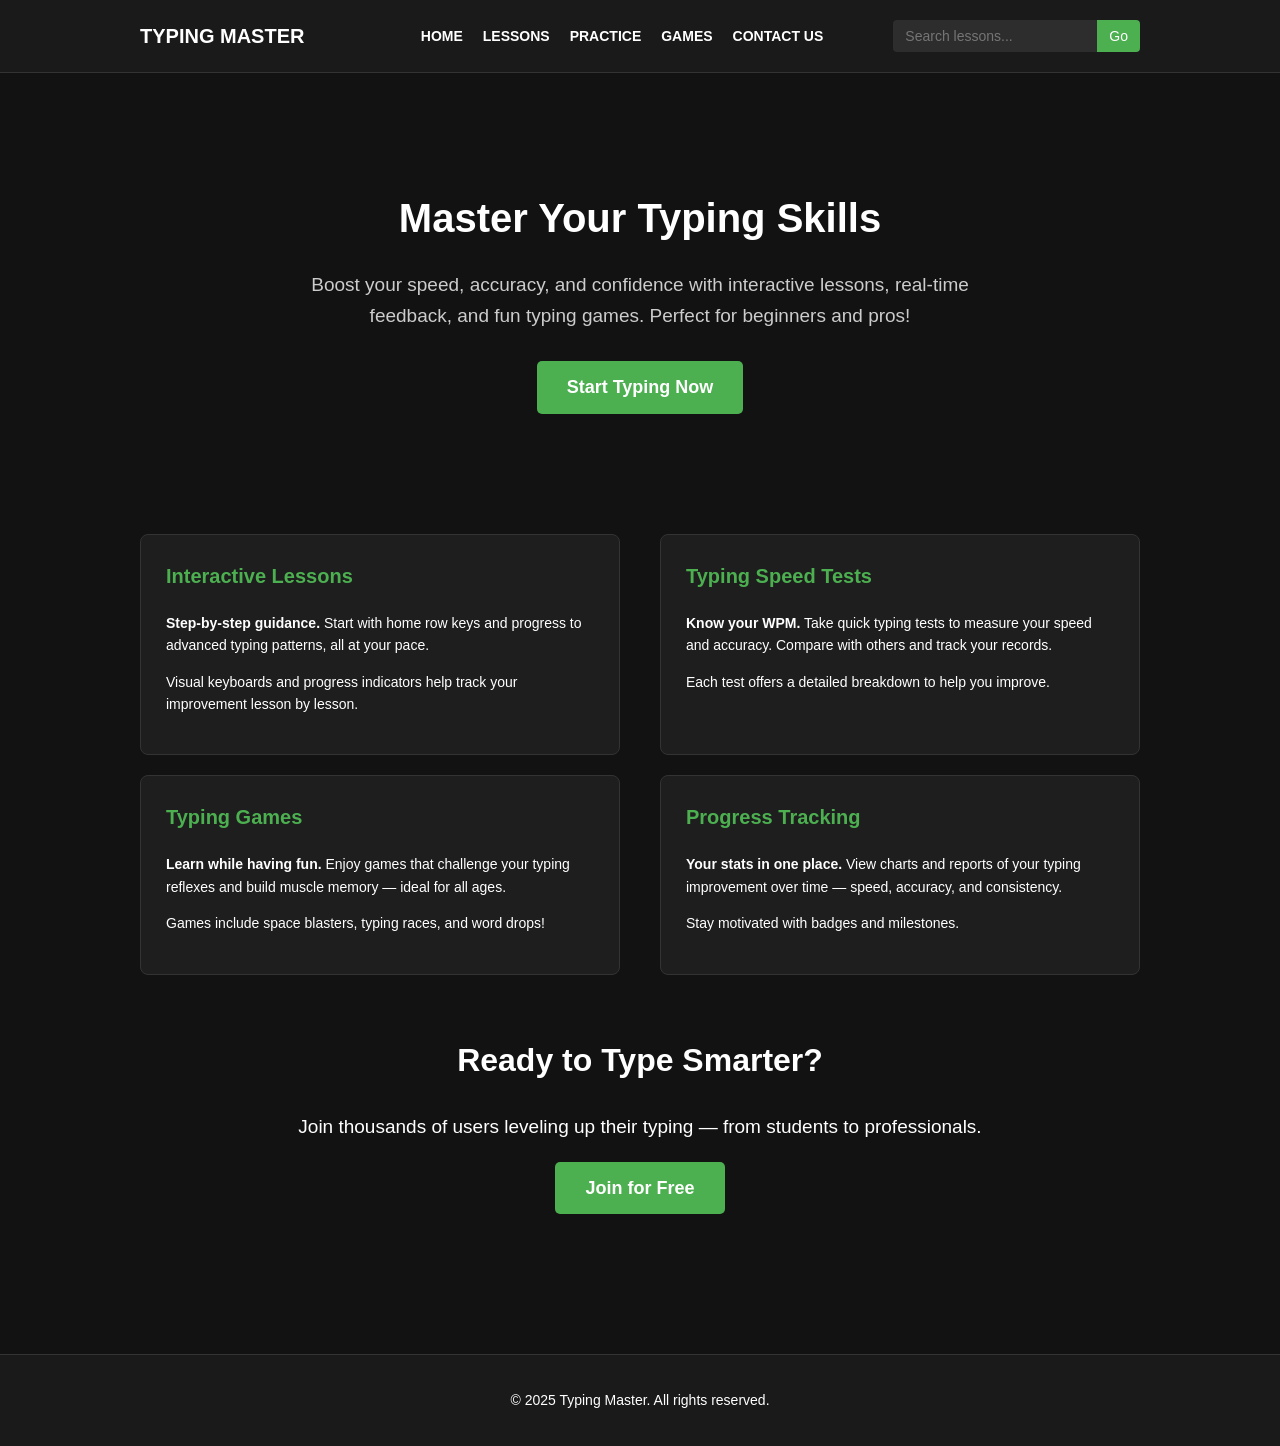
==== 1.landingpage.html @ 5b7f41ff "1.landingpage.html" ====
<!DOCTYPE html>
<html lang="en">
<head>
    <meta charset="UTF-8" />
    <meta name="viewport" content="width=device-width, initial-scale=1.0"/>
    <title>Typing Master - Improve Your Typing Skills</title>
    <style>
        body {
            font-family: Arial, sans-serif;
            font-size: 16px;
            margin: 0;
            padding: 0;
            background-color: #121212;
            color: #ffffff;
            line-height: 1.6;
        }

        header {
            background-color: #1a1a1a;
            padding: 20px;
            border-bottom: 1px solid #333;
        }

        nav {
            display: flex;
            justify-content: space-between;
            align-items: center;
            max-width: 1000px;
            margin: 0 auto;
        }

        .logo {
            font-weight: bold;
            font-size: 20px;
        }

        .nav-container {
            display: flex;
            align-items: center;
            gap: 30px;
        }

        .nav-links {
            display: flex;
            gap: 20px;
            align-items: center;
        }

        .nav-links a {
            color: white;
            text-decoration: none;
            font-weight: bold;
            font-size: 14px;
        }

        .search-container {
            margin-left: 40px;
        }

        .search-bar {
            display: flex;
        }

        .search-bar input {
            padding: 8px 12px;
            border: none;
            border-radius: 4px 0 0 4px;
            background-color: #2d2d2d;
            color: white;
            font-size: 14px;
            width: 180px;
        }

        .search-bar button {
            padding: 8px 12px;
            background-color: #4CAF50;
            color: white;
            border: none;
            border-radius: 0 4px 4px 0;
            cursor: pointer;
            font-size: 14px;
        }

        .container {
            max-width: 1000px;
            margin: 0 auto;
            padding: 20px;
        }

        .hero {
            text-align: center;
            padding: 60px 20px;
        }

        .hero h1 {
            font-size: 40px;
            margin-bottom: 20px;
        }

        .hero p {
            font-size: 19px;
            max-width: 700px;
            margin: 0 auto 30px;
            color: #cccccc;
        }

        .cta-button {
            display: inline-block;
            background-color: #4CAF50;
            color: white;
            padding: 12px 30px;
            border-radius: 5px;
            text-decoration: none;
            font-weight: bold;
            font-size: 18px;
        }

        .features {
            display: flex;
            flex-wrap: wrap;
            justify-content: space-between;
            margin: 60px 0;
            gap: 20px;
        }

        .feature {
            flex-basis: calc(50% - 20px);
            background-color: #1e1e1e;
            padding: 25px;
            border-radius: 8px;
            border: 1px solid #333;
            box-sizing: border-box;
        }

        .feature h3 {
            margin-top: 0;
            color: #4CAF50;
            font-size: 20px;
        }

        .feature p {
            font-size: 14px;
        }

        footer {
            background-color: #1a1a1a;
            text-align: center;
            padding: 20px;
            margin-top: 60px;
            border-top: 1px solid #333;
        }

        footer p {
            font-size: 14px;
        }

        @media (max-width: 768px) {
            .feature {
                flex-basis: 100%;
            }
        }
    </style>
</head>
<body>
    <header>
        <nav>
            <div class="logo">TYPING MASTER</div>
            <div class="nav-container">
                <div class="nav-links">
                    <a href="#">HOME</a>
                    <a href="#">LESSONS</a>
                    <a href="#">PRACTICE</a>
                    <a href="#">GAMES</a>
                    <a href="#">CONTACT US</a>
                </div>
                <div class="search-container">
                    <div class="search-bar">
                        <input type="text" id="searchInput" placeholder="Search lessons...">
                        <button onclick="handleSearch()">Go</button>
                    </div>
                </div>
            </div>
        </nav>
    </header>

    <div class="container">
        <section class="hero">
            <h1>Master Your Typing Skills</h1>
            <p>Boost your speed, accuracy, and confidence with interactive lessons, real-time feedback, and fun typing games. Perfect for beginners and pros!</p>
            <a href="#join" class="cta-button">Start Typing Now</a>
        </section>

        <section class="features">
            <div class="feature">
                <h3>Interactive Lessons</h3>
                <p><strong>Step-by-step guidance.</strong> Start with home row keys and progress to advanced typing patterns, all at your pace.</p>
                <p>Visual keyboards and progress indicators help track your improvement lesson by lesson.</p>
            </div>

            <div class="feature">
                <h3>Typing Speed Tests</h3>
                <p><strong>Know your WPM.</strong> Take quick typing tests to measure your speed and accuracy. Compare with others and track your records.</p>
                <p>Each test offers a detailed breakdown to help you improve.</p>
            </div>

            <div class="feature">
                <h3>Typing Games</h3>
                <p><strong>Learn while having fun.</strong> Enjoy games that challenge your typing reflexes and build muscle memory — ideal for all ages.</p>
                <p>Games include space blasters, typing races, and word drops!</p>
            </div>

            <div class="feature">
                <h3>Progress Tracking</h3>
                <p><strong>Your stats in one place.</strong> View charts and reports of your typing improvement over time — speed, accuracy, and consistency.</p>
                <p>Stay motivated with badges and milestones.</p>
            </div>
        </section>

        <section id="join" style="text-align: center; margin: 60px 0;">
            <h2 style="font-size: 32px;">Ready to Type Smarter?</h2>
            <p style="font-size: 19px;">Join thousands of users leveling up their typing — from students to professionals.</p>
            <a href="#" class="cta-button">Join for Free</a>
        </section>
    </div>

    <footer>
        <p>&copy; 2025 Typing Master. All rights reserved.</p>
    </footer>

    <script>
        function handleSearch() {
            const query = document.getElementById('searchInput').value.trim();
            if (query) {
                alert('Searching lessons for: ' + query);
            } else {
                alert('Please enter a search term.');
            }
        }
    </script>
</body>
</html>
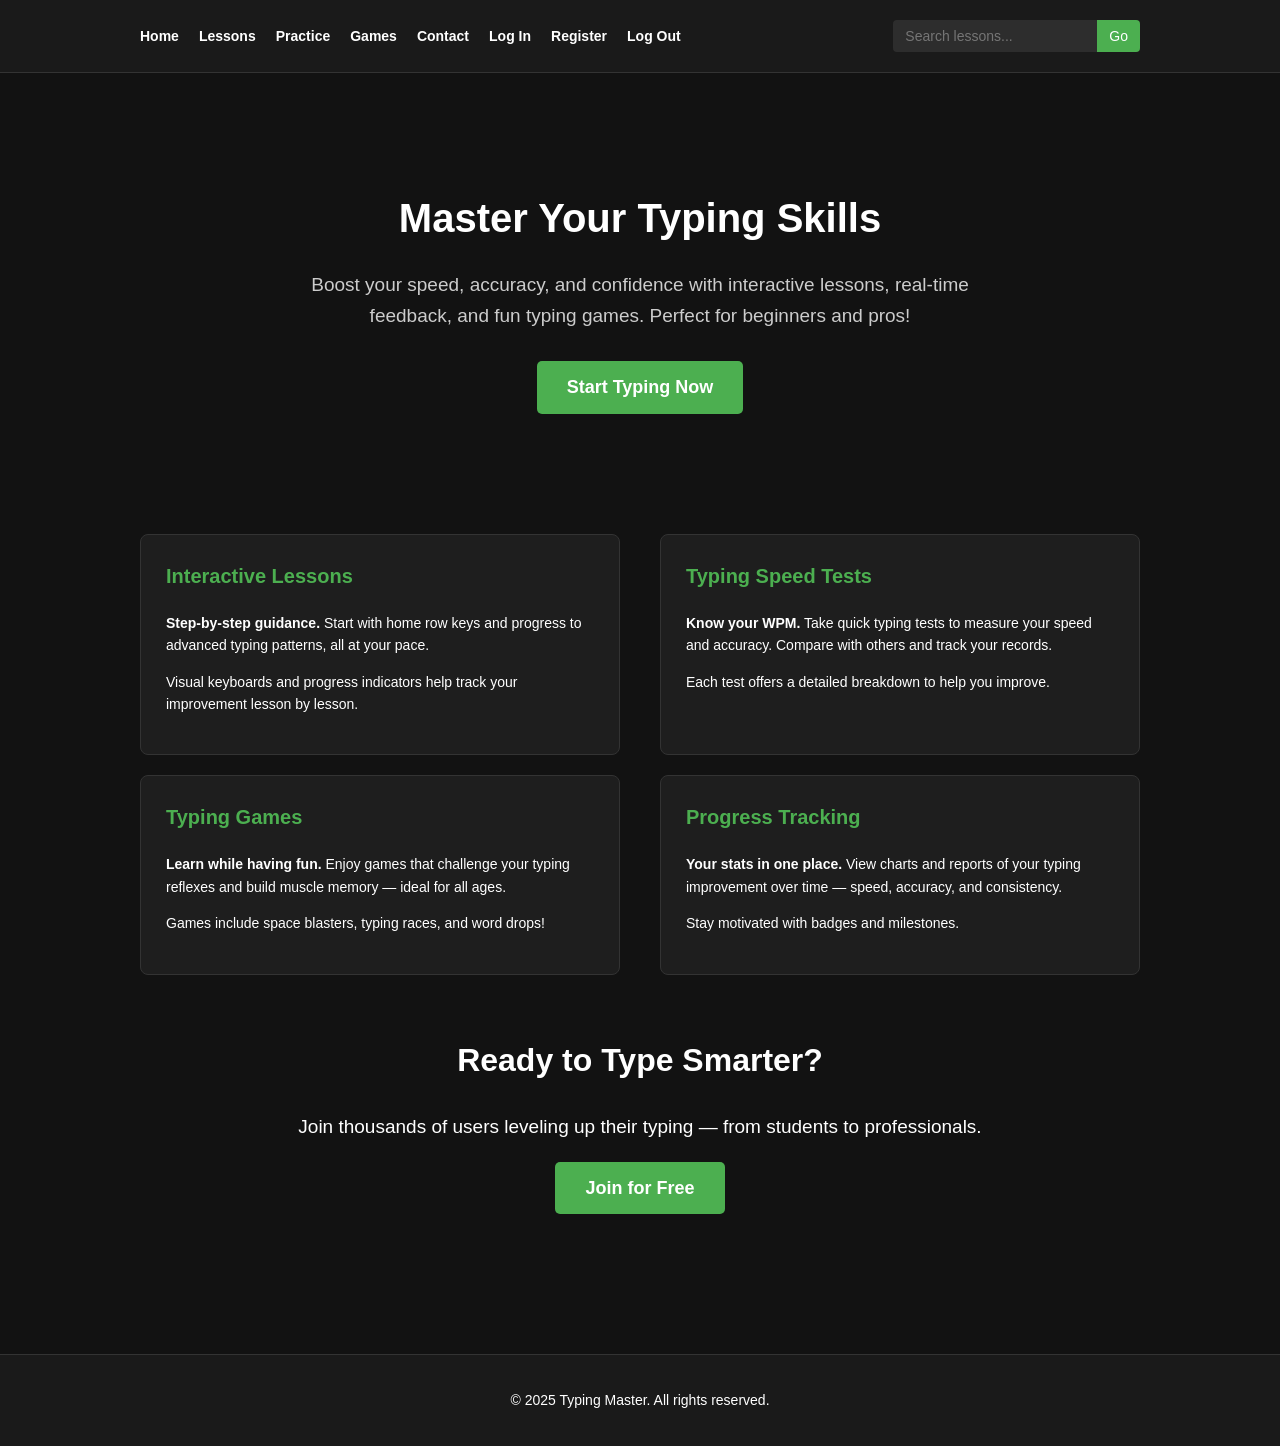
==== commit 1fd3c6db: "landingpage.html" ====
--- a/1.landingpage.html
+++ b/1.landingpage.html
@@ -164,15 +164,16 @@
 <body>
     <header>
         <nav>
-            <div class="logo">TYPING MASTER</div>
-            <div class="nav-container">
-                <div class="nav-links">
-                    <a href="#">HOME</a>
-                    <a href="#">LESSONS</a>
-                    <a href="#">PRACTICE</a>
-                    <a href="#">GAMES</a>
-                    <a href="#">CONTACT US</a>
-                </div>
+         <div class="nav-links">
+            <a href="1.landingpage.html">Home</a>
+            <a href="#">Lessons</a>
+            <a href="#">Practice</a>
+            <a href="#">Games</a>
+            <a href="#">Contact</a>
+            <a href="4.Userloginpage.html">Log In</a>
+            <a href="2. registration.html">Register</a>
+            <a href="#" onclick="logout()">Log Out</a>
+            </div>
                 <div class="search-container">
                     <div class="search-bar">
                         <input type="text" id="searchInput" placeholder="Search lessons...">
@@ -236,6 +237,9 @@
                 alert('Please enter a search term.');
             }
         }
+        function logout() {
+    alert("You have been logged out.");
+}
     </script>
 </body>
 </html>
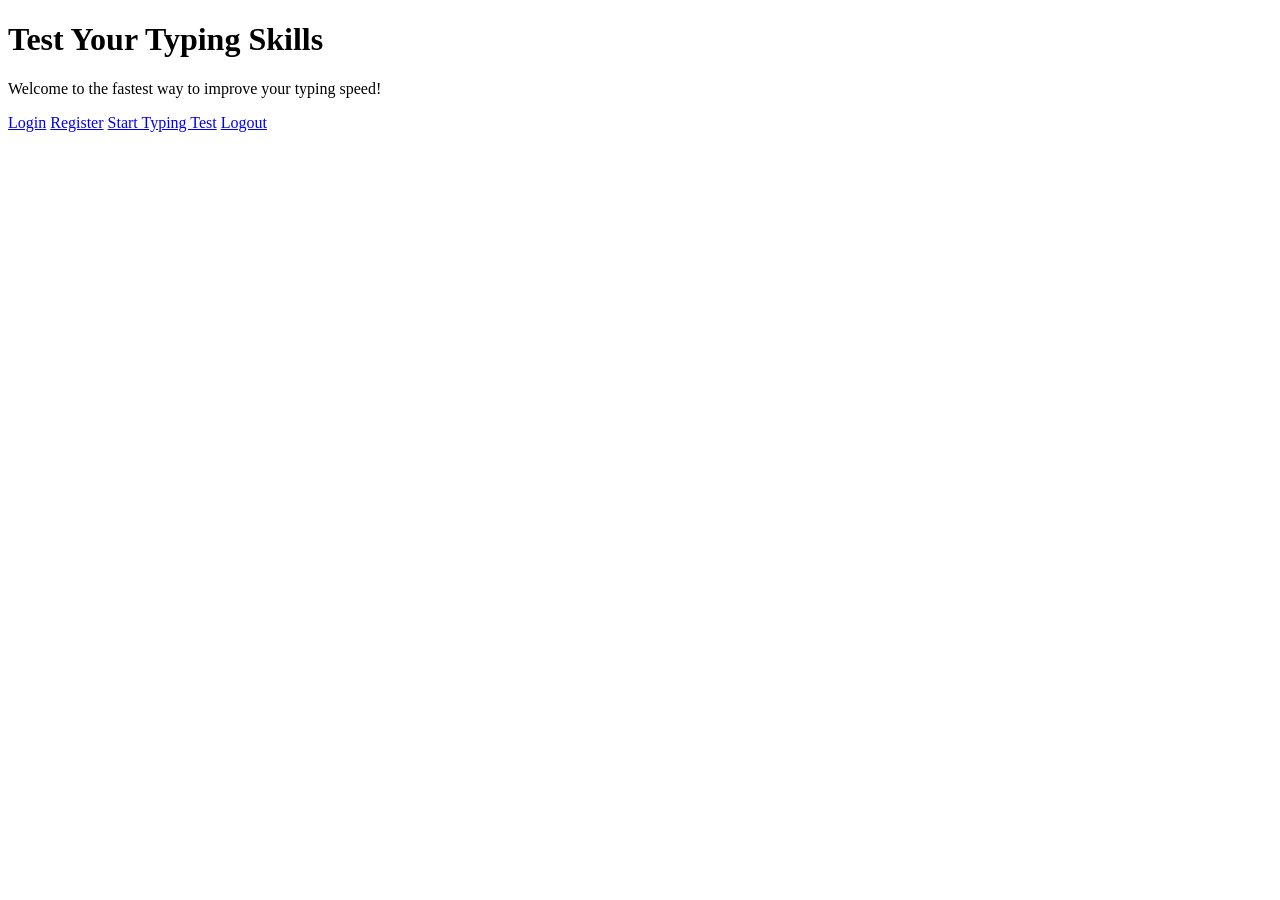
==== commit 7486dc6e: "Test" ====
--- a/1.landingpage.html
+++ b/1.landingpage.html
@@ -1,245 +1,21 @@
 <!DOCTYPE html>
 <html lang="en">
 <head>
-    <meta charset="UTF-8" />
-    <meta name="viewport" content="width=device-width, initial-scale=1.0"/>
-    <title>Typing Master - Improve Your Typing Skills</title>
-    <style>
-        body {
-            font-family: Arial, sans-serif;
-            font-size: 16px;
-            margin: 0;
-            padding: 0;
-            background-color: #121212;
-            color: #ffffff;
-            line-height: 1.6;
-        }
-
-        header {
-            background-color: #1a1a1a;
-            padding: 20px;
-            border-bottom: 1px solid #333;
-        }
-
-        nav {
-            display: flex;
-            justify-content: space-between;
-            align-items: center;
-            max-width: 1000px;
-            margin: 0 auto;
-        }
-
-        .logo {
-            font-weight: bold;
-            font-size: 20px;
-        }
-
-        .nav-container {
-            display: flex;
-            align-items: center;
-            gap: 30px;
-        }
-
-        .nav-links {
-            display: flex;
-            gap: 20px;
-            align-items: center;
-        }
-
-        .nav-links a {
-            color: white;
-            text-decoration: none;
-            font-weight: bold;
-            font-size: 14px;
-        }
-
-        .search-container {
-            margin-left: 40px;
-        }
-
-        .search-bar {
-            display: flex;
-        }
-
-        .search-bar input {
-            padding: 8px 12px;
-            border: none;
-            border-radius: 4px 0 0 4px;
-            background-color: #2d2d2d;
-            color: white;
-            font-size: 14px;
-            width: 180px;
-        }
-
-        .search-bar button {
-            padding: 8px 12px;
-            background-color: #4CAF50;
-            color: white;
-            border: none;
-            border-radius: 0 4px 4px 0;
-            cursor: pointer;
-            font-size: 14px;
-        }
-
-        .container {
-            max-width: 1000px;
-            margin: 0 auto;
-            padding: 20px;
-        }
-
-        .hero {
-            text-align: center;
-            padding: 60px 20px;
-        }
-
-        .hero h1 {
-            font-size: 40px;
-            margin-bottom: 20px;
-        }
-
-        .hero p {
-            font-size: 19px;
-            max-width: 700px;
-            margin: 0 auto 30px;
-            color: #cccccc;
-        }
-
-        .cta-button {
-            display: inline-block;
-            background-color: #4CAF50;
-            color: white;
-            padding: 12px 30px;
-            border-radius: 5px;
-            text-decoration: none;
-            font-weight: bold;
-            font-size: 18px;
-        }
-
-        .features {
-            display: flex;
-            flex-wrap: wrap;
-            justify-content: space-between;
-            margin: 60px 0;
-            gap: 20px;
-        }
-
-        .feature {
-            flex-basis: calc(50% - 20px);
-            background-color: #1e1e1e;
-            padding: 25px;
-            border-radius: 8px;
-            border: 1px solid #333;
-            box-sizing: border-box;
-        }
-
-        .feature h3 {
-            margin-top: 0;
-            color: #4CAF50;
-            font-size: 20px;
-        }
-
-        .feature p {
-            font-size: 14px;
-        }
-
-        footer {
-            background-color: #1a1a1a;
-            text-align: center;
-            padding: 20px;
-            margin-top: 60px;
-            border-top: 1px solid #333;
-        }
-
-        footer p {
-            font-size: 14px;
-        }
-
-        @media (max-width: 768px) {
-            .feature {
-                flex-basis: 100%;
-            }
-        }
-    </style>
+    <meta charset="UTF-8">
+    <title>Typing Speed Test</title>
+    <link rel="stylesheet" href="style.css">
+    <link href="https://fonts.googleapis.com/css2?family=Poppins:wght@400;600&display=swap" rel="stylesheet">
 </head>
 <body>
-    <header>
-        <nav>
-         <div class="nav-links">
-            <a href="1.landingpage.html">Home</a>
-            <a href="#">Lessons</a>
-            <a href="#">Practice</a>
-            <a href="#">Games</a>
-            <a href="#">Contact</a>
-            <a href="4.Userloginpage.html">Log In</a>
-            <a href="2. registration.html">Register</a>
-            <a href="#" onclick="logout()">Log Out</a>
-            </div>
-                <div class="search-container">
-                    <div class="search-bar">
-                        <input type="text" id="searchInput" placeholder="Search lessons...">
-                        <button onclick="handleSearch()">Go</button>
-                    </div>
-                </div>
-            </div>
-        </nav>
-    </header>
-
-    <div class="container">
-        <section class="hero">
-            <h1>Master Your Typing Skills</h1>
-            <p>Boost your speed, accuracy, and confidence with interactive lessons, real-time feedback, and fun typing games. Perfect for beginners and pros!</p>
-            <a href="#join" class="cta-button">Start Typing Now</a>
-        </section>
-
-        <section class="features">
-            <div class="feature">
-                <h3>Interactive Lessons</h3>
-                <p><strong>Step-by-step guidance.</strong> Start with home row keys and progress to advanced typing patterns, all at your pace.</p>
-                <p>Visual keyboards and progress indicators help track your improvement lesson by lesson.</p>
-            </div>
-
-            <div class="feature">
-                <h3>Typing Speed Tests</h3>
-                <p><strong>Know your WPM.</strong> Take quick typing tests to measure your speed and accuracy. Compare with others and track your records.</p>
-                <p>Each test offers a detailed breakdown to help you improve.</p>
-            </div>
-
-            <div class="feature">
-                <h3>Typing Games</h3>
-                <p><strong>Learn while having fun.</strong> Enjoy games that challenge your typing reflexes and build muscle memory — ideal for all ages.</p>
-                <p>Games include space blasters, typing races, and word drops!</p>
-            </div>
-
-            <div class="feature">
-                <h3>Progress Tracking</h3>
-                <p><strong>Your stats in one place.</strong> View charts and reports of your typing improvement over time — speed, accuracy, and consistency.</p>
-                <p>Stay motivated with badges and milestones.</p>
-            </div>
-        </section>
-
-        <section id="join" style="text-align: center; margin: 60px 0;">
-            <h2 style="font-size: 32px;">Ready to Type Smarter?</h2>
-            <p style="font-size: 19px;">Join thousands of users leveling up their typing — from students to professionals.</p>
-            <a href="#" class="cta-button">Join for Free</a>
-        </section>
+    <div class="landing-container">
+        <h1>Test Your Typing Skills</h1>
+        <p>Welcome to the fastest way to improve your typing speed!</p>
+        <div class="button-group">
+            <a href="/login" class="btn">Login</a>
+            <a href="/register" class="btn">Register</a>
+            <a href="/typing-test" class="btn primary">Start Typing Test</a>
+            <a href="/logout" class="btn outline">Logout</a>
+        </div>
     </div>
-
-    <footer>
-        <p>&copy; 2025 Typing Master. All rights reserved.</p>
-    </footer>
-
-    <script>
-        function handleSearch() {
-            const query = document.getElementById('searchInput').value.trim();
-            if (query) {
-                alert('Searching lessons for: ' + query);
-            } else {
-                alert('Please enter a search term.');
-            }
-        }
-        function logout() {
-    alert("You have been logged out.");
-}
-    </script>
 </body>
-</html>
+</html>
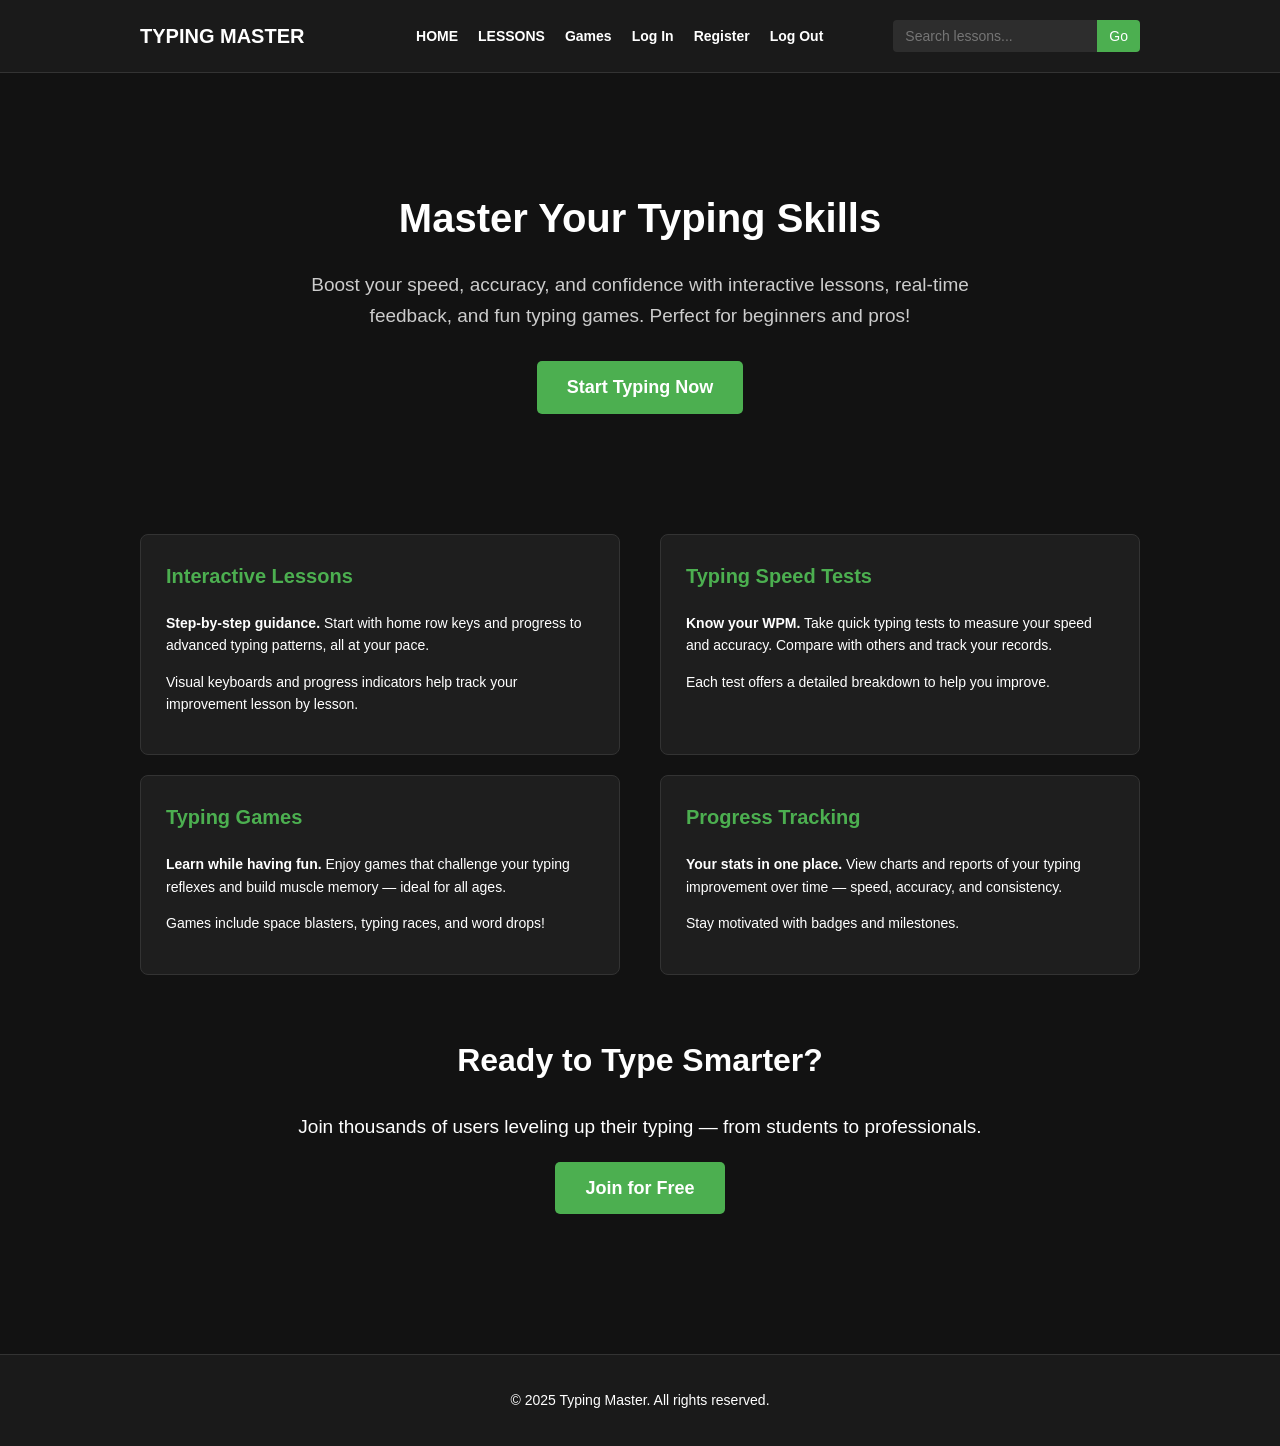
==== commit dd4cfae5: "Done" ====
--- a/1.landingpage.html
+++ b/1.landingpage.html
@@ -1,21 +1,247 @@
-<!DOCTYPE html>
+ <!DOCTYPE html>
 <html lang="en">
 <head>
-    <meta charset="UTF-8">
-    <title>Typing Speed Test</title>
-    <link rel="stylesheet" href="style.css">
-    <link href="https://fonts.googleapis.com/css2?family=Poppins:wght@400;600&display=swap" rel="stylesheet">
+    <meta charset="UTF-8" />
+    <meta name="viewport" content="width=device-width, initial-scale=1.0"/>
+    <title>Typing Master - Improve Your Typing Skills</title>
+    <style>
+        body {
+            font-family: Arial, sans-serif;
+            font-size: 16px;
+            margin: 0;
+            padding: 0;
+            background-color: #121212;
+            color: #ffffff;
+            line-height: 1.6;
+        }
+
+        header {
+            background-color: #1a1a1a;
+            padding: 20px;
+            border-bottom: 1px solid #333;
+        }
+
+        nav {
+            display: flex;
+            justify-content: space-between;
+            align-items: center;
+            max-width: 1000px;
+            margin: 0 auto;
+        }
+
+        .logo {
+            font-weight: bold;
+            font-size: 20px;
+        }
+
+        .nav-container {
+            display: flex;
+            align-items: center;
+            gap: 30px;
+        }
+
+        .nav-links {
+            display: flex;
+            gap: 20px;
+            align-items: center;
+        }
+
+        .nav-links a {
+            color: white;
+            text-decoration: none;
+            font-weight: bold;
+            font-size: 14px;
+        }
+
+        .search-container {
+            margin-left: 40px;
+        }
+
+        .search-bar {
+            display: flex;
+        }
+
+        .search-bar input {
+            padding: 8px 12px;
+            border: none;
+            border-radius: 4px 0 0 4px;
+            background-color: #2d2d2d;
+            color: white;
+            font-size: 14px;
+            width: 180px;
+        }
+
+        .search-bar button {
+            padding: 8px 12px;
+            background-color: #4CAF50;
+            color: white;
+            border: none;
+            border-radius: 0 4px 4px 0;
+            cursor: pointer;
+            font-size: 14px;
+        }
+
+        .container {
+            max-width: 1000px;
+            margin: 0 auto;
+            padding: 20px;
+        }
+
+        .hero {
+            text-align: center;
+            padding: 60px 20px;
+        }
+
+        .hero h1 {
+            font-size: 40px;
+            margin-bottom: 20px;
+        }
+
+        .hero p {
+            font-size: 19px;
+            max-width: 700px;
+            margin: 0 auto 30px;
+            color: #cccccc;
+        }
+
+        .cta-button {
+            display: inline-block;
+            background-color: #4CAF50;
+            color: white;
+            padding: 12px 30px;
+            border-radius: 5px;
+            text-decoration: none;
+            font-weight: bold;
+            font-size: 18px;
+        }
+
+        .features {
+            display: flex;
+            flex-wrap: wrap;
+            justify-content: space-between;
+            margin: 60px 0;
+            gap: 20px;
+        }
+
+        .feature {
+            flex-basis: calc(50% - 20px);
+            background-color: #1e1e1e;
+            padding: 25px;
+            border-radius: 8px;
+            border: 1px solid #333;
+            box-sizing: border-box;
+        }
+
+        .feature h3 {
+            margin-top: 0;
+            color: #4CAF50;
+            font-size: 20px;
+        }
+
+        .feature p {
+            font-size: 14px;
+        }
+
+        footer {
+            background-color: #1a1a1a;
+            text-align: center;
+            padding: 20px;
+            margin-top: 60px;
+            border-top: 1px solid #333;
+        }
+
+        footer p {
+            font-size: 14px;
+        }
+
+        @media (max-width: 768px) {
+            .feature {
+                flex-basis: 100%;
+            }
+        }
+    </style>
 </head>
 <body>
-    <div class="landing-container">
-        <h1>Test Your Typing Skills</h1>
-        <p>Welcome to the fastest way to improve your typing speed!</p>
-        <div class="button-group">
-            <a href="/login" class="btn">Login</a>
-            <a href="/register" class="btn">Register</a>
-            <a href="/typing-test" class="btn primary">Start Typing Test</a>
-            <a href="/logout" class="btn outline">Logout</a>
-        </div>
+    <header>
+        <nav>
+            <div class="logo">TYPING MASTER</div>
+            <div class="nav-container">
+               <div class="nav-links">
+                    <a href="#">HOME</a>
+                    <a href="#">LESSONS</a>
+                    <a href="6. 6. UserTypingTestPage.html">Games</a>
+                    <a href="4.Userloginpage.html">Log In</a>
+                    <a href="2. registration.html">Register</a>
+                    <a href="#" onclick="logout()">Log Out</a>
+                </div>
+                <div class="search-container">
+                    <div class="search-bar">
+                        <input type="text" id="searchInput" placeholder="Search lessons...">
+                        <button onclick="handleSearch()">Go</button>
+                    </div>
+                </div>
+            </div>
+        </nav>
+    </header>
+
+    <div class="container">
+        <section class="hero">
+            <h1>Master Your Typing Skills</h1>
+            <p>Boost your speed, accuracy, and confidence with interactive lessons, real-time feedback, and fun typing games. Perfect for beginners and pros!</p>
+            <a href="#join" class="cta-button">Start Typing Now</a>
+        </section>
+
+        <section class="features">
+            <div class="feature">
+                <h3>Interactive Lessons</h3>
+                <p><strong>Step-by-step guidance.</strong> Start with home row keys and progress to advanced typing patterns, all at your pace.</p>
+                <p>Visual keyboards and progress indicators help track your improvement lesson by lesson.</p>
+            </div>
+
+            <div class="feature">
+                <h3>Typing Speed Tests</h3>
+                <p><strong>Know your WPM.</strong> Take quick typing tests to measure your speed and accuracy. Compare with others and track your records.</p>
+                <p>Each test offers a detailed breakdown to help you improve.</p>
+            </div>
+
+            <div class="feature">
+                <h3>Typing Games</h3>
+                <p><strong>Learn while having fun.</strong> Enjoy games that challenge your typing reflexes and build muscle memory — ideal for all ages.</p>
+                <p>Games include space blasters, typing races, and word drops!</p>
+            </div>
+
+            <div class="feature">
+                <h3>Progress Tracking</h3>
+                <p><strong>Your stats in one place.</strong> View charts and reports of your typing improvement over time — speed, accuracy, and consistency.</p>
+                <p>Stay motivated with badges and milestones.</p>
+            </div>
+        </section>
+
+        <section id="join" style="text-align: center; margin: 60px 0;">
+            <h2 style="font-size: 32px;">Ready to Type Smarter?</h2>
+            <p style="font-size: 19px;">Join thousands of users leveling up their typing — from students to professionals.</p>
+            <a href="#" class="cta-button">Join for Free</a>
+        </section>
     </div>
+
+    <footer>
+        <p>&copy; 2025 Typing Master. All rights reserved.</p>
+    </footer>
+
+    <script>
+        function handleSearch() {
+            const query = document.getElementById('searchInput').value.trim();
+            if (query) {
+                alert('Searching lessons for: ' + query);
+            } else {
+                alert('Please enter a search term.');
+            }
+        }
+
+        function logout() {
+    alert("You have been logged out.");
+        }
+
+    </script>
 </body>
 </html>
